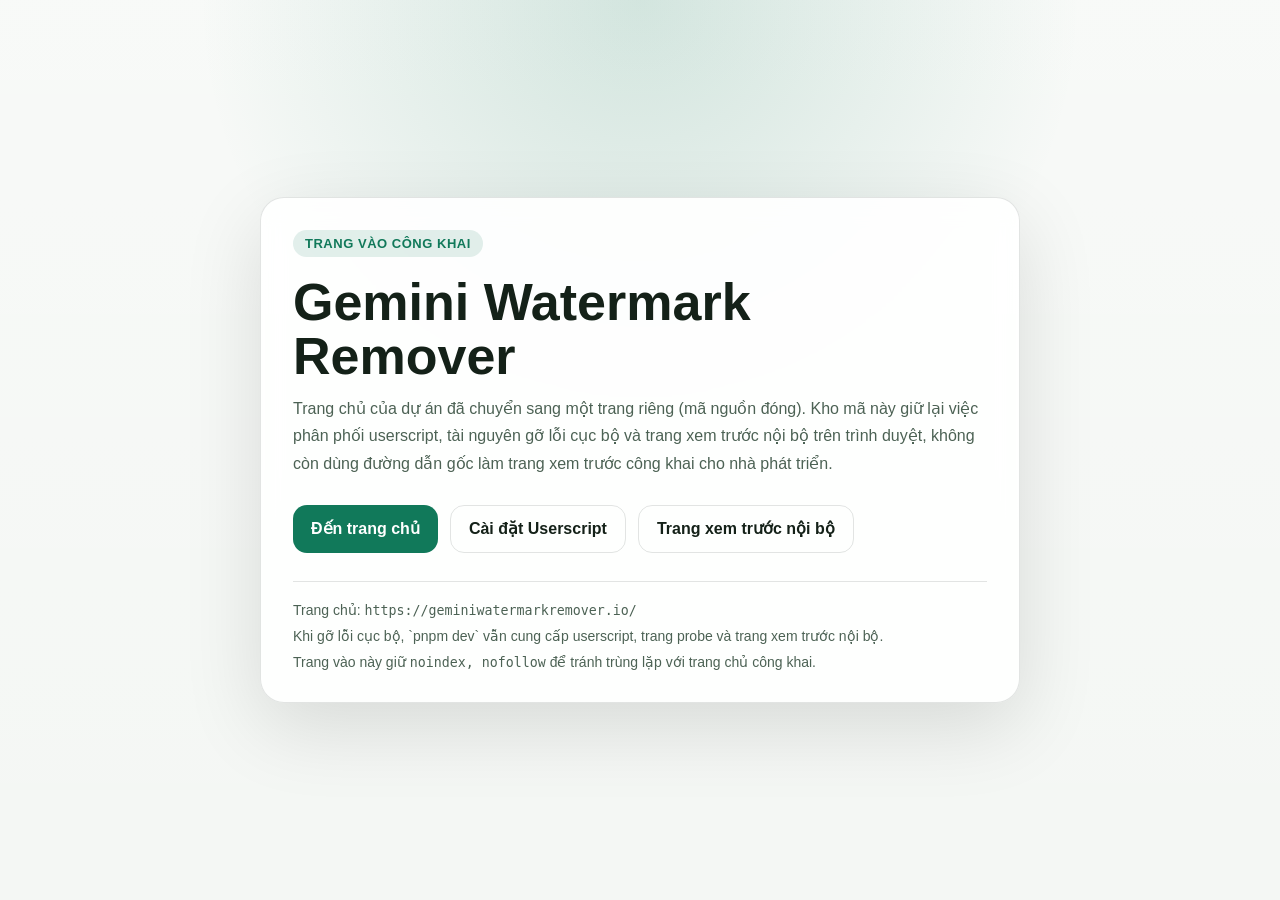
==== public/index.html @ e441774e "Vietnamese UI localization and video batch queue" ====
<!DOCTYPE html>
<html lang="vi">
<head>
  <meta charset="UTF-8">
  <meta name="viewport" content="width=device-width, initial-scale=1.0">
  <title>Gemini Watermark Remover</title>
  <meta name="description" content="Trang vào của Gemini Watermark Remover. Trang web công khai nằm tại geminiwatermarkremover.io.">
  <meta name="robots" content="noindex, nofollow">
  <link rel="canonical" href="https://geminiwatermarkremover.io/">
  <style>
    :root {
      color-scheme: light dark;
      --bg: #f4f7f4;
      --panel: rgba(255, 255, 255, 0.9);
      --text: #142118;
      --muted: #4c6254;
      --line: rgba(20, 33, 24, 0.12);
      --accent: #11795a;
      --accent-strong: #0b5f46;
    }

    @media (prefers-color-scheme: dark) {
      :root {
        --bg: #0f1712;
        --panel: rgba(21, 31, 25, 0.88);
        --text: #e7f1ea;
        --muted: #9bb4a5;
        --line: rgba(231, 241, 234, 0.12);
        --accent: #54c293;
        --accent-strong: #76d8aa;
      }
    }

    * { box-sizing: border-box; }

    body {
      margin: 0;
      min-height: 100vh;
      font-family: "Segoe UI", "PingFang SC", "Microsoft YaHei", sans-serif;
      background:
        radial-gradient(circle at top, rgba(17, 121, 90, 0.16), transparent 40%),
        linear-gradient(180deg, rgba(255,255,255,0.35), rgba(255,255,255,0)),
        var(--bg);
      color: var(--text);
      display: grid;
      place-items: center;
      padding: 24px;
    }

    main {
      width: min(760px, 100%);
      background: var(--panel);
      border: 1px solid var(--line);
      border-radius: 24px;
      padding: 32px;
      backdrop-filter: blur(12px);
      box-shadow: 0 24px 80px rgba(0, 0, 0, 0.12);
    }

    .eyebrow {
      display: inline-flex;
      align-items: center;
      gap: 8px;
      padding: 6px 12px;
      border-radius: 999px;
      background: rgba(17, 121, 90, 0.12);
      color: var(--accent);
      font-size: 13px;
      font-weight: 700;
      letter-spacing: 0.04em;
      text-transform: uppercase;
    }

    h1 {
      margin: 18px 0 12px;
      font-size: clamp(32px, 5vw, 52px);
      line-height: 1.04;
    }

    p {
      margin: 0;
      color: var(--muted);
      line-height: 1.7;
      font-size: 16px;
    }

    .actions {
      display: grid;
      gap: 12px;
      margin-top: 28px;
    }

    .primary-actions {
      display: flex;
      flex-wrap: wrap;
      gap: 12px;
    }

    a.button {
      display: inline-flex;
      align-items: center;
      justify-content: center;
      min-height: 48px;
      padding: 0 18px;
      border-radius: 14px;
      text-decoration: none;
      font-weight: 700;
      transition: transform 120ms ease, background 120ms ease, color 120ms ease, border-color 120ms ease;
    }

    a.button:hover {
      transform: translateY(-1px);
    }

    a.button.primary {
      background: var(--accent);
      color: #fff;
    }

    a.button.primary:hover {
      background: var(--accent-strong);
    }

    a.button.secondary {
      border: 1px solid var(--line);
      color: var(--text);
      background: transparent;
    }

    .notes {
      margin-top: 28px;
      padding-top: 20px;
      border-top: 1px solid var(--line);
      display: grid;
      gap: 10px;
      font-size: 14px;
      color: var(--muted);
    }

    code {
      font-family: Consolas, "SFMono-Regular", monospace;
      font-size: 0.95em;
    }
  </style>
</head>
<body>
  <main>
    <div class="eyebrow">Trang vào công khai</div>
    <h1>Gemini Watermark Remover</h1>
    <p>
      Trang chủ của dự án đã chuyển sang một trang riêng (mã nguồn đóng). Kho mã này giữ lại việc phân phối userscript, tài nguyên gỡ lỗi cục bộ và trang xem trước nội bộ trên trình duyệt, không còn dùng đường dẫn gốc làm trang xem trước công khai cho nhà phát triển.
    </p>

    <div class="actions">
      <div class="primary-actions">
        <a class="button primary" href="https://geminiwatermarkremover.io/" target="_blank" rel="noopener noreferrer">Đến trang chủ</a>
        <a class="button secondary" href="userscript/gemini-watermark-remover.user.js" target="_blank">Cài đặt Userscript</a>
        <a class="button secondary" href="./dev-preview.html">Trang xem trước nội bộ</a>
      </div>
    </div>

    <div class="notes">
      <div>Trang chủ: <code>https://geminiwatermarkremover.io/</code></div>
      <div>Khi gỡ lỗi cục bộ, `pnpm dev` vẫn cung cấp userscript, trang probe và trang xem trước nội bộ.</div>
      <div>Trang vào này giữ <code>noindex, nofollow</code> để tránh trùng lặp với trang chủ công khai.</div>
    </div>
  </main>
</body>
</html>
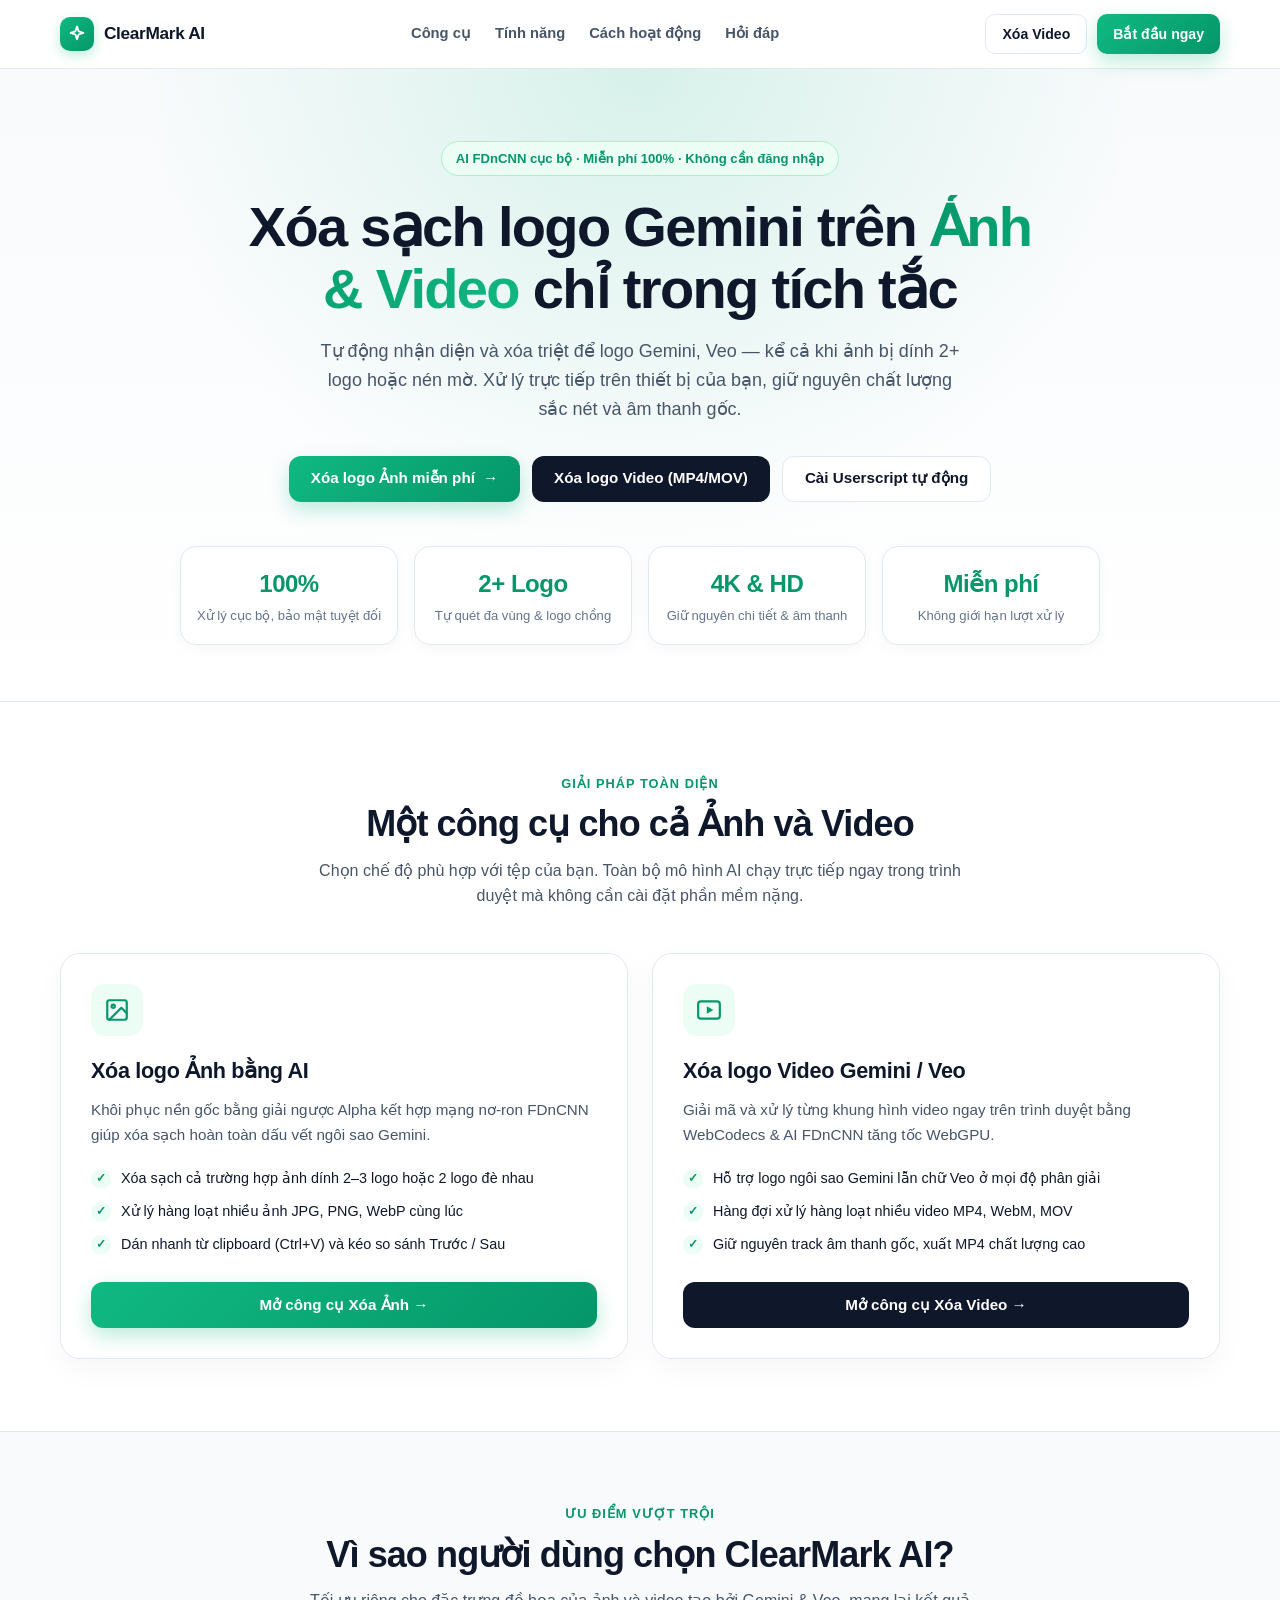
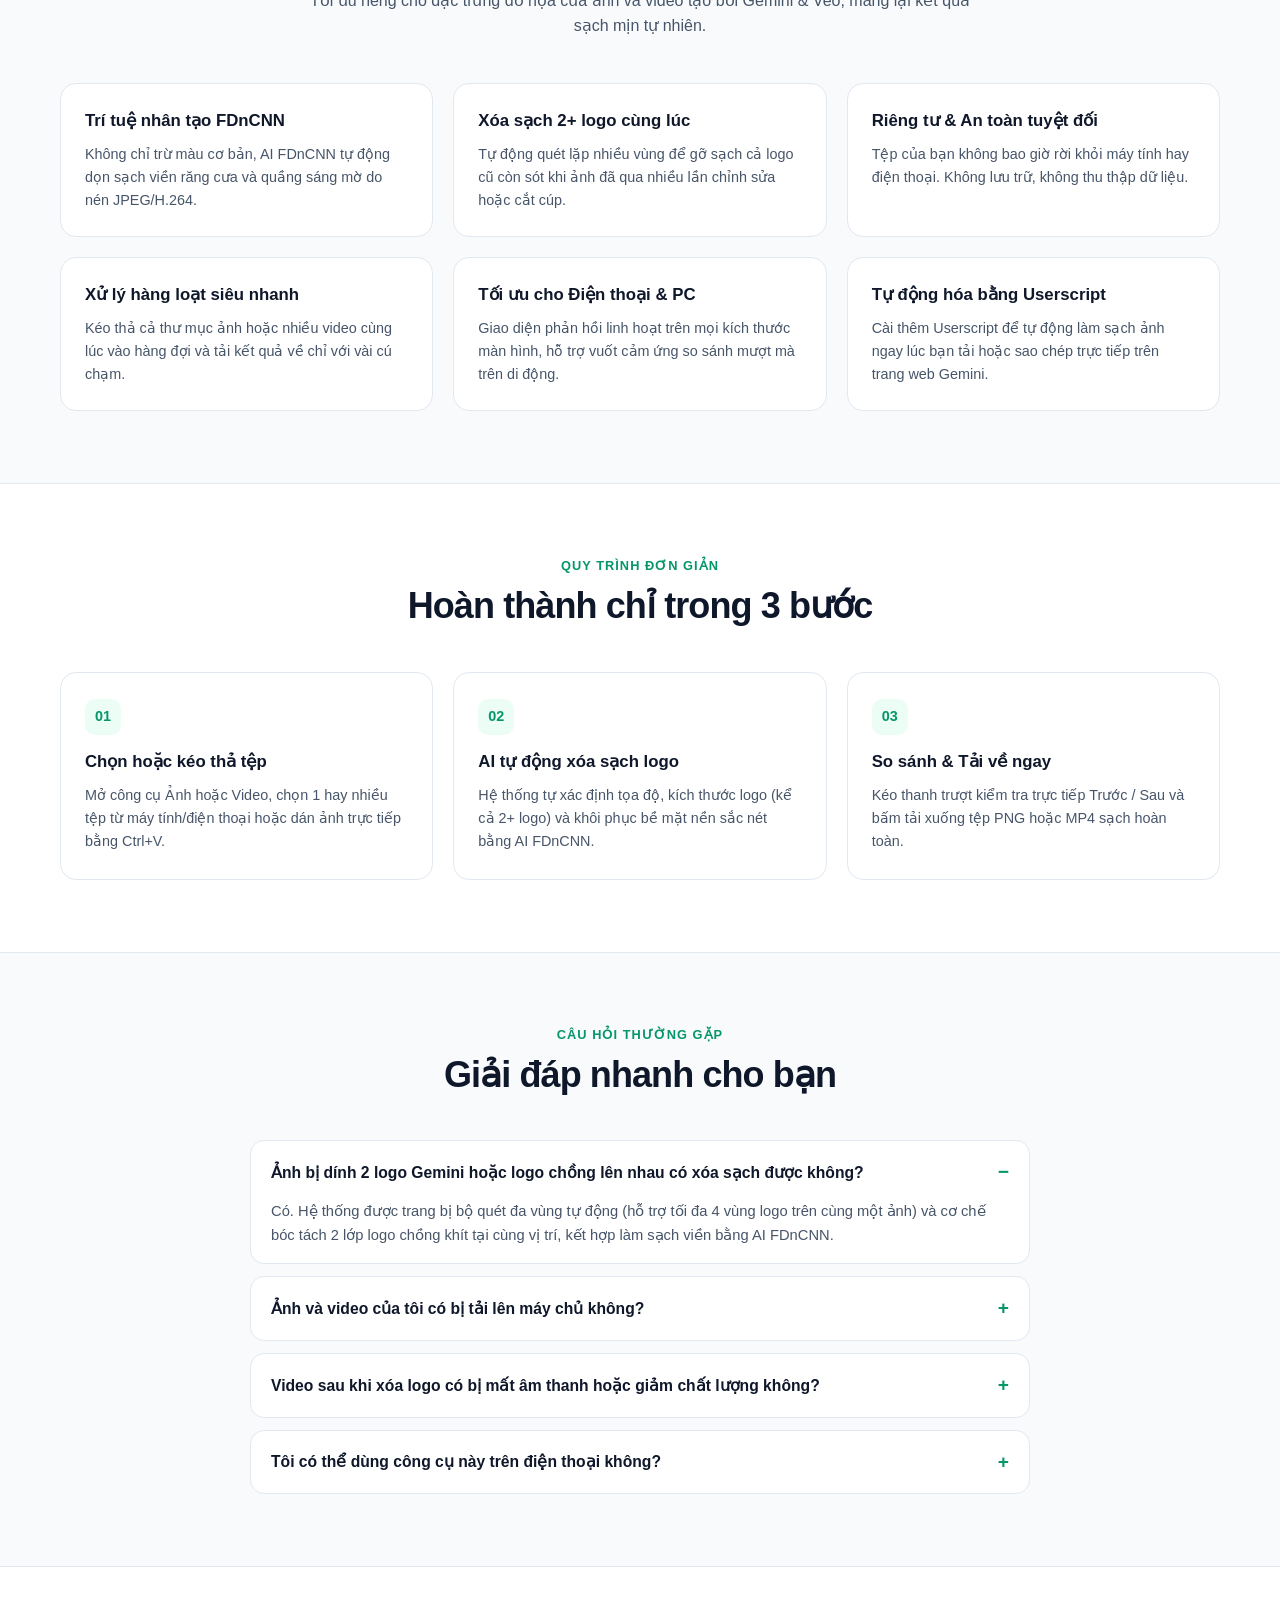
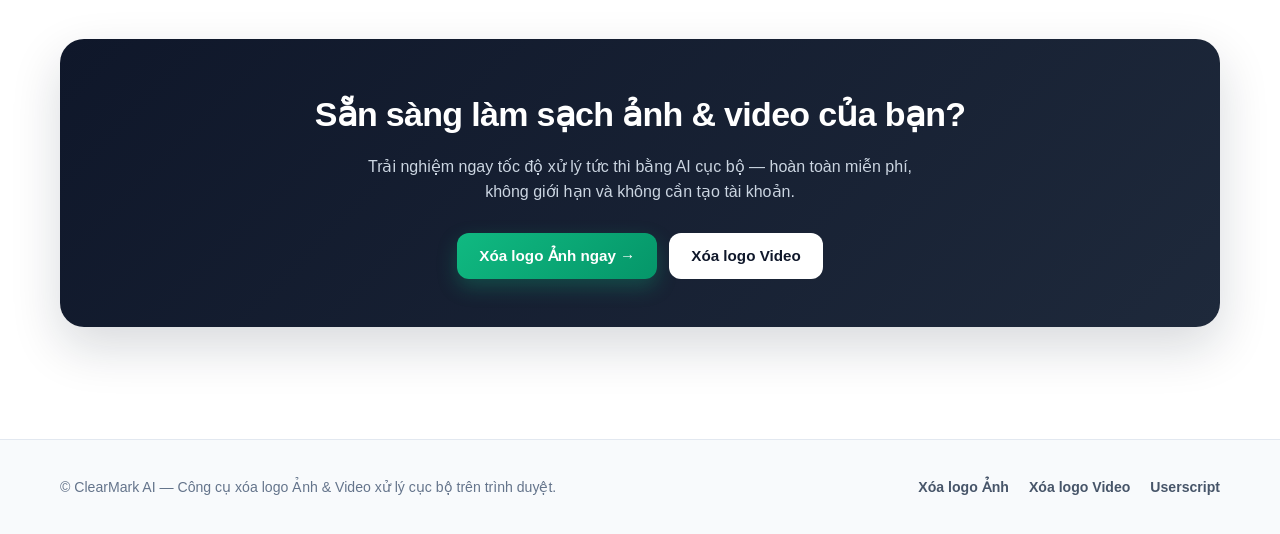
==== commit 81d2f3e0: "feat: add development preview assets and application scaffolding" ====
--- a/public/index.html
+++ b/public/index.html
@@ -2,168 +2,871 @@
 <html lang="vi">
 <head>
   <meta charset="UTF-8">
-  <meta name="viewport" content="width=device-width, initial-scale=1.0">
-  <title>Gemini Watermark Remover</title>
-  <meta name="description" content="Trang vào của Gemini Watermark Remover. Trang web công khai nằm tại geminiwatermarkremover.io.">
+  <meta name="viewport" content="width=device-width, initial-scale=1.0, viewport-fit=cover">
+  <title>ClearMark AI — Xóa logo Gemini trên Ảnh &amp; Video bằng AI</title>
+  <meta name="description" content="Công cụ AI xóa sạch logo Gemini và Veo trên ảnh &amp; video chỉ trong 1 giây. Hỗ trợ xử lý hàng loạt, xóa 2+ logo cùng lúc, miễn phí và bảo mật 100% trên thiết bị.">
   <meta name="robots" content="noindex, nofollow">
-  <link rel="canonical" href="https://geminiwatermarkremover.io/">
+  <meta name="theme-color" content="#059669">
+  <link rel="icon" href="data:image/svg+xml,%3Csvg xmlns='http://www.w3.org/2000/svg' viewBox='0 0 24 24' fill='none' stroke='%2310b981' stroke-width='2' stroke-linecap='round' stroke-linejoin='round'%3E%3Cpath d='M12 3l-1.9 5.8-5.8 1.9 5.8 1.9 1.9 5.8 1.9-5.8 5.8-1.9-5.8-1.9z'/%3E%3C/svg%3E">
   <style>
     :root {
-      color-scheme: light dark;
-      --bg: #f4f7f4;
-      --panel: rgba(255, 255, 255, 0.9);
-      --text: #142118;
-      --muted: #4c6254;
-      --line: rgba(20, 33, 24, 0.12);
-      --accent: #11795a;
-      --accent-strong: #0b5f46;
-    }
-
-    @media (prefers-color-scheme: dark) {
-      :root {
-        --bg: #0f1712;
-        --panel: rgba(21, 31, 25, 0.88);
-        --text: #e7f1ea;
-        --muted: #9bb4a5;
-        --line: rgba(231, 241, 234, 0.12);
-        --accent: #54c293;
-        --accent-strong: #76d8aa;
-      }
-    }
-
-    * { box-sizing: border-box; }
+      color-scheme: light;
+      --bg: #ffffff;
+      --surface: #f8fafc;
+      --text: #0f172a;
+      --muted: #475569;
+      --subtle: #64748b;
+      --line: #e2e8f0;
+      --primary: #10b981;
+      --primary-hover: #059669;
+      --primary-soft: #ecfdf5;
+      --dark: #0f172a;
+    }
+
+    * { box-sizing: border-box; -webkit-tap-highlight-color: transparent; }
+
+    html { scroll-behavior: smooth; }
 
     body {
       margin: 0;
-      min-height: 100vh;
-      font-family: "Segoe UI", "PingFang SC", "Microsoft YaHei", sans-serif;
-      background:
-        radial-gradient(circle at top, rgba(17, 121, 90, 0.16), transparent 40%),
-        linear-gradient(180deg, rgba(255,255,255,0.35), rgba(255,255,255,0)),
-        var(--bg);
+      font-family: -apple-system, BlinkMacSystemFont, "Segoe UI", Roboto, sans-serif;
       color: var(--text);
+      background: var(--bg);
+      line-height: 1.6;
+      -webkit-font-smoothing: antialiased;
+    }
+
+    .container {
+      width: min(1160px, calc(100% - 32px));
+      margin: 0 auto;
+    }
+
+    /* Sticky Commercial Header */
+    .navbar {
+      position: sticky;
+      top: 0;
+      z-index: 50;
+      background: rgba(255, 255, 255, 0.92);
+      backdrop-filter: blur(12px);
+      border-bottom: 1px solid var(--line);
+    }
+
+    .navbar-inner {
+      height: 68px;
+      display: flex;
+      align-items: center;
+      justify-content: space-between;
+      gap: 16px;
+    }
+
+    .brand {
+      display: inline-flex;
+      align-items: center;
+      gap: 10px;
+      text-decoration: none;
+      color: var(--text);
+      font-weight: 800;
+      font-size: 1.08rem;
+      letter-spacing: -0.02em;
+    }
+
+    .brand-mark {
+      width: 34px;
+      height: 34px;
+      border-radius: 10px;
+      background: linear-gradient(135deg, #10b981 0%, #059669 100%);
+      color: #fff;
       display: grid;
       place-items: center;
-      padding: 24px;
-    }
-
-    main {
-      width: min(760px, 100%);
-      background: var(--panel);
+      box-shadow: 0 4px 12px rgba(16, 185, 129, 0.28);
+    }
+
+    .nav-links {
+      display: flex;
+      align-items: center;
+      gap: 24px;
+    }
+
+    .nav-links a {
+      text-decoration: none;
+      font-size: 0.92rem;
+      font-weight: 600;
+      color: var(--muted);
+      transition: color 150ms ease;
+    }
+
+    .nav-links a:hover {
+      color: var(--primary-hover);
+    }
+
+    .nav-actions {
+      display: flex;
+      align-items: center;
+      gap: 10px;
+    }
+
+    /* Buttons */
+    .btn {
+      display: inline-flex;
+      align-items: center;
+      justify-content: center;
+      gap: 8px;
+      min-height: 46px;
+      padding: 0 22px;
+      border-radius: 12px;
+      font-size: 0.95rem;
+      font-weight: 700;
+      text-decoration: none;
+      transition: transform 120ms ease, background-color 150ms ease, box-shadow 150ms ease, border-color 150ms ease;
+      cursor: pointer;
+    }
+
+    .btn:active { transform: scale(0.98); }
+
+    .btn-sm {
+      min-height: 40px;
+      padding: 0 16px;
+      font-size: 0.88rem;
+      border-radius: 10px;
+    }
+
+    .btn-primary {
+      background: linear-gradient(135deg, #10b981 0%, #059669 100%);
+      color: #fff;
+      box-shadow: 0 8px 20px rgba(16, 185, 129, 0.28);
+    }
+
+    .btn-primary:hover {
+      box-shadow: 0 10px 26px rgba(16, 185, 129, 0.36);
+      transform: translateY(-1px);
+    }
+
+    .btn-dark {
+      background: var(--dark);
+      color: #fff;
+    }
+
+    .btn-dark:hover {
+      background: #1e293b;
+      transform: translateY(-1px);
+    }
+
+    .btn-outline {
+      background: #fff;
+      color: var(--text);
+      border: 1.5px solid var(--line);
+    }
+
+    .btn-outline:hover {
+      border-color: #cbd5e1;
+      background: var(--surface);
+    }
+
+    /* Hero Section */
+    .hero {
+      padding: 72px 0 56px;
+      background:
+        radial-gradient(circle at 50% 0%, rgba(16, 185, 129, 0.14), transparent 55%),
+        linear-gradient(180deg, #f8fafc 0%, #ffffff 100%);
+      text-align: center;
+      border-bottom: 1px solid var(--line);
+    }
+
+    .hero-badge {
+      display: inline-flex;
+      align-items: center;
+      gap: 8px;
+      padding: 6px 14px;
+      border-radius: 999px;
+      background: var(--primary-soft);
+      border: 1px solid #a7f3d0;
+      color: var(--primary-hover);
+      font-size: 0.82rem;
+      font-weight: 700;
+      margin-bottom: 20px;
+    }
+
+    .hero h1 {
+      margin: 0 auto 18px;
+      max-width: 820px;
+      font-size: clamp(32px, 5.2vw, 56px);
+      line-height: 1.1;
+      letter-spacing: -0.03em;
+      font-weight: 800;
+      color: var(--text);
+    }
+
+    .hero h1 span {
+      background: linear-gradient(135deg, #059669 0%, #10b981 100%);
+      -webkit-background-clip: text;
+      -webkit-text-fill-color: transparent;
+    }
+
+    .hero-sub {
+      margin: 0 auto 32px;
+      max-width: 650px;
+      font-size: clamp(16px, 2vw, 18px);
+      color: var(--muted);
+    }
+
+    .hero-cta {
+      display: flex;
+      flex-wrap: wrap;
+      justify-content: center;
+      gap: 12px;
+      margin-bottom: 44px;
+    }
+
+    /* Metrics Strip */
+    .metrics {
+      display: grid;
+      grid-template-columns: repeat(4, minmax(0, 1fr));
+      gap: 16px;
+      max-width: 920px;
+      margin: 0 auto;
+    }
+
+    .metric-card {
+      background: #fff;
       border: 1px solid var(--line);
-      border-radius: 24px;
-      padding: 32px;
-      backdrop-filter: blur(12px);
-      box-shadow: 0 24px 80px rgba(0, 0, 0, 0.12);
-    }
-
-    .eyebrow {
-      display: inline-flex;
-      align-items: center;
-      gap: 8px;
-      padding: 6px 12px;
-      border-radius: 999px;
-      background: rgba(17, 121, 90, 0.12);
-      color: var(--accent);
-      font-size: 13px;
-      font-weight: 700;
-      letter-spacing: 0.04em;
+      border-radius: 16px;
+      padding: 18px 14px;
+      box-shadow: 0 4px 14px rgba(15, 23, 42, 0.03);
+    }
+
+    .metric-value {
+      font-size: 1.5rem;
+      font-weight: 800;
+      color: var(--primary-hover);
+      letter-spacing: -0.02em;
+    }
+
+    .metric-label {
+      font-size: 0.82rem;
+      color: var(--subtle);
+      margin-top: 2px;
+      font-weight: 500;
+    }
+
+    /* Sections */
+    .section {
+      padding: 72px 0;
+    }
+
+    .section-alt {
+      background: var(--surface);
+      border-top: 1px solid var(--line);
+      border-bottom: 1px solid var(--line);
+    }
+
+    .section-head {
+      text-align: center;
+      max-width: 680px;
+      margin: 0 auto 44px;
+    }
+
+    .section-eyebrow {
+      font-size: 0.8rem;
+      font-weight: 800;
       text-transform: uppercase;
-    }
-
-    h1 {
-      margin: 18px 0 12px;
-      font-size: clamp(32px, 5vw, 52px);
-      line-height: 1.04;
-    }
-
-    p {
+      letter-spacing: 0.08em;
+      color: var(--primary-hover);
+      margin-bottom: 8px;
+    }
+
+    .section-head h2 {
+      margin: 0 0 12px;
+      font-size: clamp(24px, 3.6vw, 36px);
+      line-height: 1.2;
+      letter-spacing: -0.025em;
+    }
+
+    .section-head p {
       margin: 0;
       color: var(--muted);
-      line-height: 1.7;
-      font-size: 16px;
-    }
-
-    .actions {
+      font-size: 1rem;
+    }
+
+    /* Product Cards */
+    .product-grid {
+      display: grid;
+      grid-template-columns: repeat(2, minmax(0, 1fr));
+      gap: 24px;
+    }
+
+    .product-card {
+      display: flex;
+      flex-direction: column;
+      background: #fff;
+      border: 1.5px solid var(--line);
+      border-radius: 20px;
+      padding: 30px;
+      box-shadow: 0 10px 30px rgba(15, 23, 42, 0.04);
+      transition: transform 150ms ease, border-color 150ms ease, box-shadow 150ms ease;
+    }
+
+    .product-card:hover {
+      transform: translateY(-3px);
+      border-color: var(--primary);
+      box-shadow: 0 18px 40px rgba(16, 185, 129, 0.12);
+    }
+
+    .product-icon {
+      width: 52px;
+      height: 52px;
+      border-radius: 14px;
+      background: var(--primary-soft);
+      color: var(--primary-hover);
+      display: grid;
+      place-items: center;
+      margin-bottom: 18px;
+    }
+
+    .product-card h3 {
+      margin: 0 0 10px;
+      font-size: 1.35rem;
+      letter-spacing: -0.015em;
+    }
+
+    .product-card p {
+      margin: 0 0 20px;
+      color: var(--muted);
+      font-size: 0.95rem;
+    }
+
+    .check-list {
+      list-style: none;
+      margin: 0 0 26px;
+      padding: 0;
+      display: grid;
+      gap: 10px;
+      font-size: 0.9rem;
+      color: var(--text);
+    }
+
+    .check-list li {
+      display: flex;
+      align-items: center;
+      gap: 10px;
+    }
+
+    .check-dot {
+      width: 20px;
+      height: 20px;
+      border-radius: 50%;
+      background: var(--primary-soft);
+      color: var(--primary-hover);
+      display: inline-grid;
+      place-items: center;
+      font-size: 12px;
+      font-weight: 800;
+      flex-shrink: 0;
+    }
+
+    /* Feature Grid */
+    .feature-grid {
+      display: grid;
+      grid-template-columns: repeat(3, minmax(0, 1fr));
+      gap: 20px;
+    }
+
+    .feature-card {
+      background: #fff;
+      border: 1px solid var(--line);
+      border-radius: 16px;
+      padding: 24px;
+    }
+
+    .feature-card h3 {
+      margin: 0 0 8px;
+      font-size: 1.05rem;
+    }
+
+    .feature-card p {
+      margin: 0;
+      font-size: 0.9rem;
+      color: var(--muted);
+    }
+
+    /* Steps */
+    .steps-grid {
+      display: grid;
+      grid-template-columns: repeat(3, minmax(0, 1fr));
+      gap: 20px;
+    }
+
+    .step-card {
+      background: #fff;
+      border: 1px solid var(--line);
+      border-radius: 16px;
+      padding: 26px 24px;
+    }
+
+    .step-num {
+      display: inline-flex;
+      align-items: center;
+      justify-content: center;
+      width: 36px;
+      height: 36px;
+      border-radius: 10px;
+      background: var(--primary-soft);
+      color: var(--primary-hover);
+      font-weight: 800;
+      font-size: 0.9rem;
+      margin-bottom: 14px;
+    }
+
+    .step-card h3 {
+      margin: 0 0 8px;
+      font-size: 1.05rem;
+    }
+
+    .step-card p {
+      margin: 0;
+      font-size: 0.9rem;
+      color: var(--muted);
+    }
+
+    /* FAQ */
+    .faq-list {
+      max-width: 780px;
+      margin: 0 auto;
       display: grid;
       gap: 12px;
-      margin-top: 28px;
-    }
-
-    .primary-actions {
+    }
+
+    .faq-item {
+      background: #fff;
+      border: 1px solid var(--line);
+      border-radius: 14px;
+      padding: 16px 20px;
+    }
+
+    .faq-item summary {
+      cursor: pointer;
+      font-weight: 700;
+      font-size: 0.98rem;
+      color: var(--text);
+      list-style: none;
+      display: flex;
+      align-items: center;
+      justify-content: space-between;
+      gap: 12px;
+    }
+
+    .faq-item summary::-webkit-details-marker { display: none; }
+
+    .faq-item summary::after {
+      content: "+";
+      font-size: 1.2rem;
+      color: var(--primary-hover);
+      font-weight: 700;
+    }
+
+    .faq-item[open] summary::after {
+      content: "−";
+    }
+
+    .faq-item p {
+      margin: 12px 0 0;
+      font-size: 0.92rem;
+      color: var(--muted);
+    }
+
+    /* Final CTA Banner */
+    .cta-banner {
+      background: linear-gradient(135deg, #0f172a 0%, #1e293b 100%);
+      color: #fff;
+      border-radius: 24px;
+      padding: 48px 32px;
+      text-align: center;
+      box-shadow: 0 20px 50px rgba(15, 23, 42, 0.16);
+    }
+
+    .cta-banner h2 {
+      margin: 0 0 12px;
+      font-size: clamp(24px, 3.6vw, 34px);
+      letter-spacing: -0.02em;
+    }
+
+    .cta-banner p {
+      margin: 0 auto 28px;
+      max-width: 560px;
+      color: #cbd5e1;
+      font-size: 1rem;
+    }
+
+    .cta-actions {
       display: flex;
       flex-wrap: wrap;
+      justify-content: center;
       gap: 12px;
     }
 
-    a.button {
-      display: inline-flex;
-      align-items: center;
-      justify-content: center;
-      min-height: 48px;
-      padding: 0 18px;
-      border-radius: 14px;
+    .btn-white {
+      background: #fff;
+      color: var(--dark);
+    }
+
+    .btn-white:hover {
+      background: #f1f5f9;
+      transform: translateY(-1px);
+    }
+
+    /* Footer */
+    .footer {
+      border-top: 1px solid var(--line);
+      background: var(--surface);
+      padding: 36px 0 calc(36px + env(safe-area-inset-bottom));
+      margin-top: 40px;
+    }
+
+    .footer-inner {
+      display: flex;
+      flex-wrap: wrap;
+      align-items: center;
+      justify-content: space-between;
+      gap: 16px;
+      font-size: 0.88rem;
+      color: var(--subtle);
+    }
+
+    .footer-links {
+      display: flex;
+      flex-wrap: wrap;
+      gap: 20px;
+    }
+
+    .footer-links a {
+      color: var(--muted);
       text-decoration: none;
-      font-weight: 700;
-      transition: transform 120ms ease, background 120ms ease, color 120ms ease, border-color 120ms ease;
-    }
-
-    a.button:hover {
-      transform: translateY(-1px);
-    }
-
-    a.button.primary {
-      background: var(--accent);
-      color: #fff;
-    }
-
-    a.button.primary:hover {
-      background: var(--accent-strong);
-    }
-
-    a.button.secondary {
-      border: 1px solid var(--line);
-      color: var(--text);
-      background: transparent;
-    }
-
-    .notes {
-      margin-top: 28px;
-      padding-top: 20px;
-      border-top: 1px solid var(--line);
-      display: grid;
-      gap: 10px;
-      font-size: 14px;
-      color: var(--muted);
-    }
-
-    code {
-      font-family: Consolas, "SFMono-Regular", monospace;
-      font-size: 0.95em;
+      font-weight: 600;
+    }
+
+    .footer-links a:hover {
+      color: var(--primary-hover);
+    }
+
+    .mobile-bottom-nav {
+      display: none;
+    }
+
+    @media (max-width: 900px) {
+      .nav-links { display: none; }
+      .metrics { grid-template-columns: repeat(2, 1fr); }
+      .product-grid,
+      .feature-grid,
+      .steps-grid {
+        grid-template-columns: 1fr;
+      }
+    }
+
+    @media (max-width: 640px) {
+      .navbar-inner { height: 58px; }
+      .nav-actions .btn-outline { display: none; }
+      .hero { padding: 40px 0 36px; }
+      .hero-cta {
+        flex-direction: column;
+        align-items: stretch;
+      }
+      .hero-cta .btn { width: 100%; }
+      .section { padding: 48px 0; }
+      .product-card { padding: 22px; }
+      .cta-banner { padding: 34px 20px; border-radius: 18px; }
+      .cta-actions { flex-direction: column; }
+      .cta-actions .btn { width: 100%; }
+      .footer {
+        padding-bottom: calc(92px + env(safe-area-inset-bottom));
+      }
+      .mobile-bottom-nav {
+        position: fixed;
+        left: 0;
+        right: 0;
+        bottom: 0;
+        z-index: 55;
+        display: grid;
+        grid-template-columns: repeat(3, 1fr);
+        background: rgba(255, 255, 255, 0.96);
+        backdrop-filter: blur(12px);
+        border-top: 1px solid var(--line);
+        padding: 6px 8px calc(6px + env(safe-area-inset-bottom));
+      }
+      .mobile-nav-item {
+        display: flex;
+        flex-direction: column;
+        align-items: center;
+        justify-content: center;
+        gap: 3px;
+        min-height: 48px;
+        border-radius: 10px;
+        color: var(--subtle);
+        font-size: 0.72rem;
+        font-weight: 600;
+        text-decoration: none;
+      }
+      .mobile-nav-item.active {
+        color: var(--primary-hover);
+        background: var(--primary-soft);
+      }
     }
   </style>
 </head>
 <body>
-  <main>
-    <div class="eyebrow">Trang vào công khai</div>
-    <h1>Gemini Watermark Remover</h1>
-    <p>
-      Trang chủ của dự án đã chuyển sang một trang riêng (mã nguồn đóng). Kho mã này giữ lại việc phân phối userscript, tài nguyên gỡ lỗi cục bộ và trang xem trước nội bộ trên trình duyệt, không còn dùng đường dẫn gốc làm trang xem trước công khai cho nhà phát triển.
-    </p>
-
-    <div class="actions">
-      <div class="primary-actions">
-        <a class="button primary" href="https://geminiwatermarkremover.io/" target="_blank" rel="noopener noreferrer">Đến trang chủ</a>
-        <a class="button secondary" href="userscript/gemini-watermark-remover.user.js" target="_blank">Cài đặt Userscript</a>
-        <a class="button secondary" href="./dev-preview.html">Trang xem trước nội bộ</a>
+  <header class="navbar">
+    <div class="container navbar-inner">
+      <a href="./index.html" class="brand">
+        <span class="brand-mark" aria-hidden="true">
+          <svg width="20" height="20" viewBox="0 0 24 24" fill="none" stroke="currentColor" stroke-width="2.2" stroke-linecap="round" stroke-linejoin="round">
+            <path d="m12 3-1.9 5.8-5.8 1.9 5.8 1.9 1.9 5.8 1.9-5.8 5.8-1.9-5.8-1.9Z"></path>
+          </svg>
+        </span>
+        <span>ClearMark AI</span>
+      </a>
+
+      <nav class="nav-links" aria-label="Điều hướng trang chủ">
+        <a href="#tools">Công cụ</a>
+        <a href="#features">Tính năng</a>
+        <a href="#how-it-works">Cách hoạt động</a>
+        <a href="#faq">Hỏi đáp</a>
+      </nav>
+
+      <div class="nav-actions">
+        <a href="./video-preview.html" class="btn btn-outline btn-sm">Xóa Video</a>
+        <a href="./dev-preview.html" class="btn btn-primary btn-sm">Bắt đầu ngay</a>
       </div>
     </div>
-
-    <div class="notes">
-      <div>Trang chủ: <code>https://geminiwatermarkremover.io/</code></div>
-      <div>Khi gỡ lỗi cục bộ, `pnpm dev` vẫn cung cấp userscript, trang probe và trang xem trước nội bộ.</div>
-      <div>Trang vào này giữ <code>noindex, nofollow</code> để tránh trùng lặp với trang chủ công khai.</div>
+  </header>
+
+  <main>
+    <section class="hero">
+      <div class="container">
+        <div class="hero-badge">AI FDnCNN cục bộ · Miễn phí 100% · Không cần đăng nhập</div>
+        <h1>Xóa sạch logo Gemini trên <span>Ảnh &amp; Video</span> chỉ trong tích tắc</h1>
+        <p class="hero-sub">
+          Tự động nhận diện và xóa triệt để logo Gemini, Veo — kể cả khi ảnh bị dính 2+ logo hoặc nén mờ. Xử lý trực tiếp trên thiết bị của bạn, giữ nguyên chất lượng sắc nét và âm thanh gốc.
+        </p>
+
+        <div class="hero-cta">
+          <a href="./dev-preview.html" class="btn btn-primary">
+            <span>Xóa logo Ảnh miễn phí</span>
+            <span aria-hidden="true">→</span>
+          </a>
+          <a href="./video-preview.html" class="btn btn-dark">
+            <span>Xóa logo Video (MP4/MOV)</span>
+          </a>
+          <a href="userscript/gemini-watermark-remover.user.js" target="_blank" class="btn btn-outline">
+            <span>Cài Userscript tự động</span>
+          </a>
+        </div>
+
+        <div class="metrics">
+          <div class="metric-card">
+            <div class="metric-value">100%</div>
+            <div class="metric-label">Xử lý cục bộ, bảo mật tuyệt đối</div>
+          </div>
+          <div class="metric-card">
+            <div class="metric-value">2+ Logo</div>
+            <div class="metric-label">Tự quét đa vùng &amp; logo chồng</div>
+          </div>
+          <div class="metric-card">
+            <div class="metric-value">4K &amp; HD</div>
+            <div class="metric-label">Giữ nguyên chi tiết &amp; âm thanh</div>
+          </div>
+          <div class="metric-card">
+            <div class="metric-value">Miễn phí</div>
+            <div class="metric-label">Không giới hạn lượt xử lý</div>
+          </div>
+        </div>
+      </div>
+    </section>
+
+    <section id="tools" class="section">
+      <div class="container">
+        <div class="section-head">
+          <div class="section-eyebrow">Giải pháp toàn diện</div>
+          <h2>Một công cụ cho cả Ảnh và Video</h2>
+          <p>Chọn chế độ phù hợp với tệp của bạn. Toàn bộ mô hình AI chạy trực tiếp ngay trong trình duyệt mà không cần cài đặt phần mềm nặng.</p>
+        </div>
+
+        <div class="product-grid">
+          <div class="product-card">
+            <div class="product-icon">
+              <svg width="26" height="26" viewBox="0 0 24 24" fill="none" stroke="currentColor" stroke-width="2" stroke-linecap="round" stroke-linejoin="round">
+                <rect x="3" y="3" width="18" height="18" rx="2" ry="2"></rect>
+                <circle cx="8.5" cy="8.5" r="1.5"></circle>
+                <polyline points="21 15 16 10 5 21"></polyline>
+              </svg>
+            </div>
+            <h3>Xóa logo Ảnh bằng AI</h3>
+            <p>Khôi phục nền gốc bằng giải ngược Alpha kết hợp mạng nơ-ron FDnCNN giúp xóa sạch hoàn toàn dấu vết ngôi sao Gemini.</p>
+            <ul class="check-list">
+              <li><span class="check-dot">✓</span>Xóa sạch cả trường hợp ảnh dính 2–3 logo hoặc 2 logo đè nhau</li>
+              <li><span class="check-dot">✓</span>Xử lý hàng loạt nhiều ảnh JPG, PNG, WebP cùng lúc</li>
+              <li><span class="check-dot">✓</span>Dán nhanh từ clipboard (Ctrl+V) và kéo so sánh Trước / Sau</li>
+            </ul>
+            <a href="./dev-preview.html" class="btn btn-primary" style="margin-top: auto;">Mở công cụ Xóa Ảnh →</a>
+          </div>
+
+          <div class="product-card">
+            <div class="product-icon">
+              <svg width="26" height="26" viewBox="0 0 24 24" fill="none" stroke="currentColor" stroke-width="2" stroke-linecap="round" stroke-linejoin="round">
+                <rect x="2" y="4" width="20" height="16" rx="2.5"></rect>
+                <polygon points="10 8.5 16 12 10 15.5" fill="currentColor" stroke="none"></polygon>
+              </svg>
+            </div>
+            <h3>Xóa logo Video Gemini / Veo</h3>
+            <p>Giải mã và xử lý từng khung hình video ngay trên trình duyệt bằng WebCodecs &amp; AI FDnCNN tăng tốc WebGPU.</p>
+            <ul class="check-list">
+              <li><span class="check-dot">✓</span>Hỗ trợ logo ngôi sao Gemini lẫn chữ Veo ở mọi độ phân giải</li>
+              <li><span class="check-dot">✓</span>Hàng đợi xử lý hàng loạt nhiều video MP4, WebM, MOV</li>
+              <li><span class="check-dot">✓</span>Giữ nguyên track âm thanh gốc, xuất MP4 chất lượng cao</li>
+            </ul>
+            <a href="./video-preview.html" class="btn btn-dark" style="margin-top: auto;">Mở công cụ Xóa Video →</a>
+          </div>
+        </div>
+      </div>
+    </section>
+
+    <section id="features" class="section section-alt">
+      <div class="container">
+        <div class="section-head">
+          <div class="section-eyebrow">Ưu điểm vượt trội</div>
+          <h2>Vì sao người dùng chọn ClearMark AI?</h2>
+          <p>Tối ưu riêng cho đặc trưng đồ họa của ảnh và video tạo bởi Gemini &amp; Veo, mang lại kết quả sạch mịn tự nhiên.</p>
+        </div>
+
+        <div class="feature-grid">
+          <div class="feature-card">
+            <h3>Trí tuệ nhân tạo FDnCNN</h3>
+            <p>Không chỉ trừ màu cơ bản, AI FDnCNN tự động dọn sạch viền răng cưa và quầng sáng mờ do nén JPEG/H.264.</p>
+          </div>
+          <div class="feature-card">
+            <h3>Xóa sạch 2+ logo cùng lúc</h3>
+            <p>Tự động quét lặp nhiều vùng để gỡ sạch cả logo cũ còn sót khi ảnh đã qua nhiều lần chỉnh sửa hoặc cắt cúp.</p>
+          </div>
+          <div class="feature-card">
+            <h3>Riêng tư &amp; An toàn tuyệt đối</h3>
+            <p>Tệp của bạn không bao giờ rời khỏi máy tính hay điện thoại. Không lưu trữ, không thu thập dữ liệu.</p>
+          </div>
+          <div class="feature-card">
+            <h3>Xử lý hàng loạt siêu nhanh</h3>
+            <p>Kéo thả cả thư mục ảnh hoặc nhiều video cùng lúc vào hàng đợi và tải kết quả về chỉ với vài cú chạm.</p>
+          </div>
+          <div class="feature-card">
+            <h3>Tối ưu cho Điện thoại &amp; PC</h3>
+            <p>Giao diện phản hồi linh hoạt trên mọi kích thước màn hình, hỗ trợ vuốt cảm ứng so sánh mượt mà trên di động.</p>
+          </div>
+          <div class="feature-card">
+            <h3>Tự động hóa bằng Userscript</h3>
+            <p>Cài thêm Userscript để tự động làm sạch ảnh ngay lúc bạn tải hoặc sao chép trực tiếp trên trang web Gemini.</p>
+          </div>
+        </div>
+      </div>
+    </section>
+
+    <section id="how-it-works" class="section">
+      <div class="container">
+        <div class="section-head">
+          <div class="section-eyebrow">Quy trình đơn giản</div>
+          <h2>Hoàn thành chỉ trong 3 bước</h2>
+        </div>
+
+        <div class="steps-grid">
+          <div class="step-card">
+            <div class="step-num">01</div>
+            <h3>Chọn hoặc kéo thả tệp</h3>
+            <p>Mở công cụ Ảnh hoặc Video, chọn 1 hay nhiều tệp từ máy tính/điện thoại hoặc dán ảnh trực tiếp bằng Ctrl+V.</p>
+          </div>
+          <div class="step-card">
+            <div class="step-num">02</div>
+            <h3>AI tự động xóa sạch logo</h3>
+            <p>Hệ thống tự xác định tọa độ, kích thước logo (kể cả 2+ logo) và khôi phục bề mặt nền sắc nét bằng AI FDnCNN.</p>
+          </div>
+          <div class="step-card">
+            <div class="step-num">03</div>
+            <h3>So sánh &amp; Tải về ngay</h3>
+            <p>Kéo thanh trượt kiểm tra trực tiếp Trước / Sau và bấm tải xuống tệp PNG hoặc MP4 sạch hoàn toàn.</p>
+          </div>
+        </div>
+      </div>
+    </section>
+
+    <section id="faq" class="section section-alt">
+      <div class="container">
+        <div class="section-head">
+          <div class="section-eyebrow">Câu hỏi thường gặp</div>
+          <h2>Giải đáp nhanh cho bạn</h2>
+        </div>
+
+        <div class="faq-list">
+          <details class="faq-item" open>
+            <summary>Ảnh bị dính 2 logo Gemini hoặc logo chồng lên nhau có xóa sạch được không?</summary>
+            <p>Có. Hệ thống được trang bị bộ quét đa vùng tự động (hỗ trợ tối đa 4 vùng logo trên cùng một ảnh) và cơ chế bóc tách 2 lớp logo chồng khít tại cùng vị trí, kết hợp làm sạch viền bằng AI FDnCNN.</p>
+          </details>
+          <details class="faq-item">
+            <summary>Ảnh và video của tôi có bị tải lên máy chủ không?</summary>
+            <p>Hoàn toàn không. Mọi bước giải mã, suy luận AI (ONNX WebGPU/WASM) và xuất tệp đều diễn ra 100% cục bộ trong trình duyệt trên thiết bị của bạn.</p>
+          </details>
+          <details class="faq-item">
+            <summary>Video sau khi xóa logo có bị mất âm thanh hoặc giảm chất lượng không?</summary>
+            <p>Không. Track âm thanh gốc tương thích MP4 được giữ nguyên hoàn toàn không mã hóa lại, còn video được xuất ở bitrate cao (mặc định 12 Mbps) giữ nguyên độ sắc nét.</p>
+          </details>
+          <details class="faq-item">
+            <summary>Tôi có thể dùng công cụ này trên điện thoại không?</summary>
+            <p>Có. Giao diện được thiết kế responsive đầy đủ cho điện thoại và máy tính bảng, có thanh chuyển chế độ Ảnh/Video ở cạnh dưới màn hình và hỗ trợ vuốt cảm ứng mượt mà.</p>
+          </details>
+        </div>
+      </div>
+    </section>
+
+    <section class="section">
+      <div class="container">
+        <div class="cta-banner">
+          <h2>Sẵn sàng làm sạch ảnh &amp; video của bạn?</h2>
+          <p>Trải nghiệm ngay tốc độ xử lý tức thì bằng AI cục bộ — hoàn toàn miễn phí, không giới hạn và không cần tạo tài khoản.</p>
+          <div class="cta-actions">
+            <a href="./dev-preview.html" class="btn btn-primary">Xóa logo Ảnh ngay →</a>
+            <a href="./video-preview.html" class="btn btn-white">Xóa logo Video</a>
+          </div>
+        </div>
+      </div>
+    </section>
+  </main>
+
+  <footer class="footer">
+    <div class="container footer-inner">
+      <span>© ClearMark AI — Công cụ xóa logo Ảnh &amp; Video xử lý cục bộ trên trình duyệt.</span>
+      <div class="footer-links">
+        <a href="./dev-preview.html">Xóa logo Ảnh</a>
+        <a href="./video-preview.html">Xóa logo Video</a>
+        <a href="userscript/gemini-watermark-remover.user.js" target="_blank">Userscript</a>
+      </div>
     </div>
-  </main>
+  </footer>
+
+  <nav class="mobile-bottom-nav" aria-label="Điều hướng di động">
+    <a href="./index.html" class="mobile-nav-item active" aria-current="page">
+      <svg width="20" height="20" viewBox="0 0 24 24" fill="none" stroke="currentColor" stroke-width="2" stroke-linecap="round" stroke-linejoin="round">
+        <path d="M3 9l9-7 9 7v11a2 2 0 0 1-2 2H5a2 2 0 0 1-2-2z"></path>
+        <polyline points="9 22 9 12 15 12 15 22"></polyline>
+      </svg>
+      <span>Trang chủ</span>
+    </a>
+    <a href="./dev-preview.html" class="mobile-nav-item">
+      <svg width="20" height="20" viewBox="0 0 24 24" fill="none" stroke="currentColor" stroke-width="2" stroke-linecap="round" stroke-linejoin="round">
+        <rect x="3" y="3" width="18" height="18" rx="2" ry="2"></rect>
+        <circle cx="8.5" cy="8.5" r="1.5"></circle>
+        <polyline points="21 15 16 10 5 21"></polyline>
+      </svg>
+      <span>Xóa Ảnh</span>
+    </a>
+    <a href="./video-preview.html" class="mobile-nav-item">
+      <svg width="20" height="20" viewBox="0 0 24 24" fill="none" stroke="currentColor" stroke-width="2" stroke-linecap="round" stroke-linejoin="round">
+        <rect x="2" y="4" width="20" height="16" rx="2.5"></rect>
+        <polygon points="10 8.5 16 12 10 15.5" fill="currentColor" stroke="none"></polygon>
+      </svg>
+      <span>Xóa Video</span>
+    </a>
+  </nav>
 </body>
 </html>
